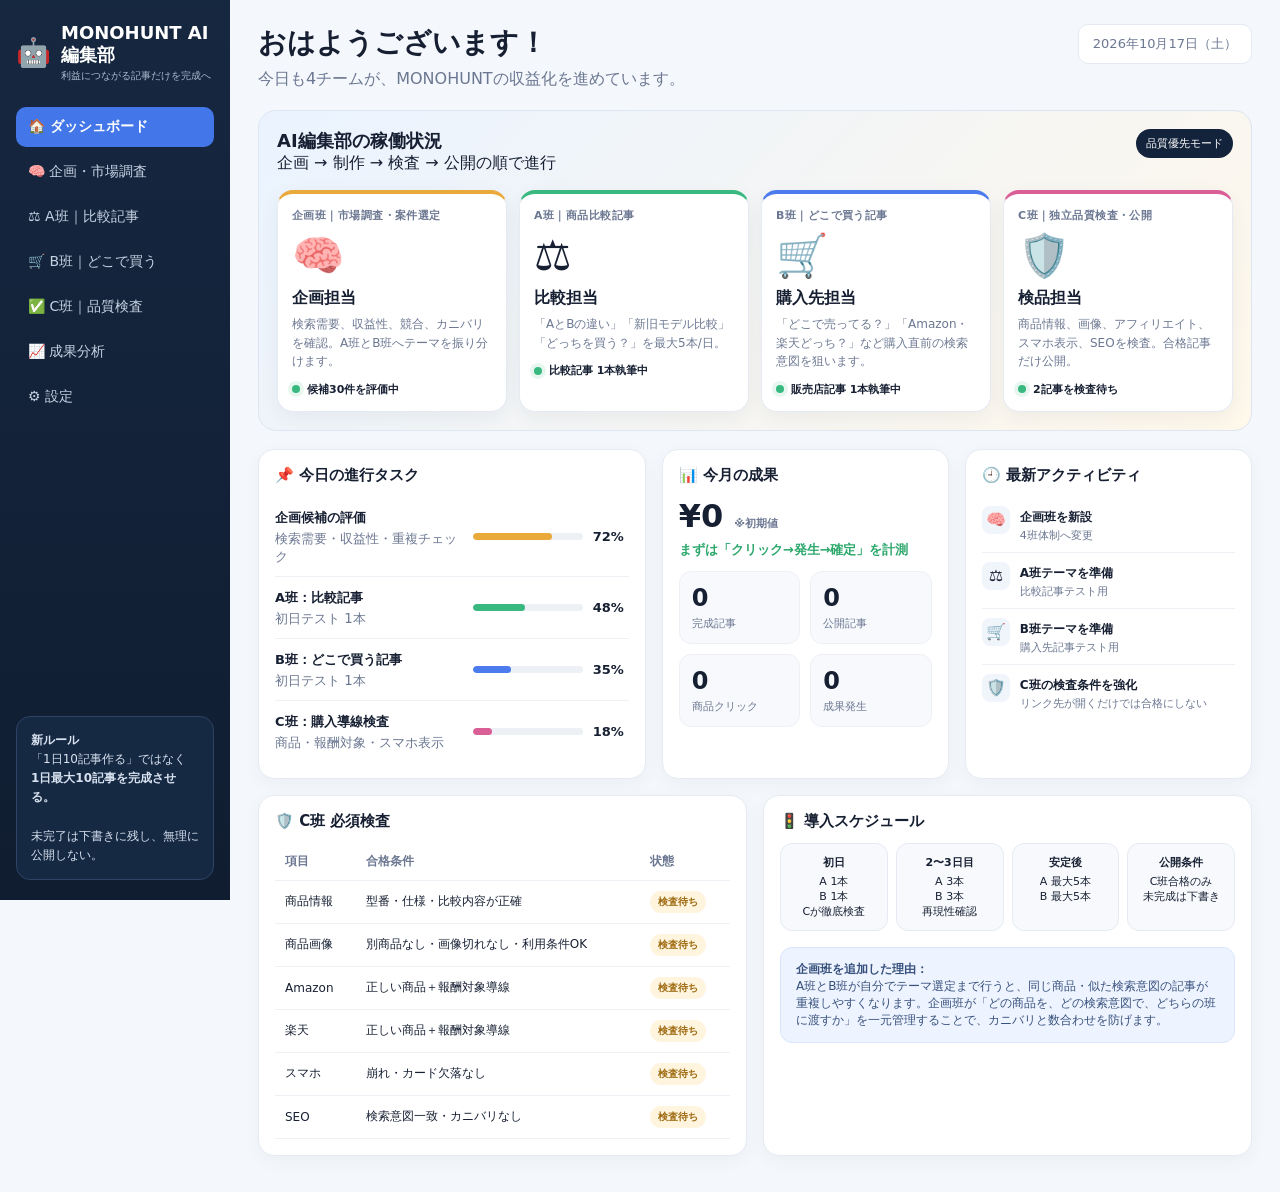
==== index.html @ ad04753d "Rename index.html.html to index.html" ====
<!DOCTYPE html>
<html lang="ja">
<head>
<meta charset="utf-8">
<meta name="viewport" content="width=device-width,initial-scale=1">
<title>MONOHUNT AI編集部ダッシュボード</title>
<style>
:root{
  --bg:#f4f7fb; --panel:#ffffff; --ink:#172033; --muted:#6c7892;
  --line:#e6ebf3; --nav:#13233b; --blue:#4b7bec; --green:#39b980;
  --gold:#e9a93b; --pink:#d95f96;
}
*{box-sizing:border-box}
body{margin:0;background:var(--bg);color:var(--ink);font-family:Inter,"Noto Sans JP","Hiragino Kaku Gothic ProN","Yu Gothic",system-ui,sans-serif}
.app{display:grid;grid-template-columns:230px 1fr;min-height:100vh}
.sidebar{background:linear-gradient(180deg,#162740 0%,#101d31 100%);color:#fff;padding:22px 16px;position:sticky;top:0;height:100vh}
.brand{display:flex;gap:10px;align-items:center;font-weight:800;font-size:18px;margin-bottom:24px}
.brand .bot{font-size:28px}.brand small{display:block;font-size:10px;font-weight:500;color:#aebbd0;margin-top:2px}
.nav a{display:flex;gap:10px;align-items:center;color:#c7d2e4;text-decoration:none;padding:11px 12px;border-radius:10px;margin:5px 0;font-size:14px}
.nav a.active{background:#4376e8;color:white;font-weight:700}.nav a:hover{background:#203857;color:#fff}
.side-note{position:absolute;left:16px;right:16px;bottom:20px;padding:14px;border:1px solid #2d4465;border-radius:14px;background:#162943;color:#d7e1ef;font-size:12px;line-height:1.6}
.main{padding:24px 28px 36px}
.topbar{display:flex;justify-content:space-between;align-items:flex-start;margin-bottom:20px}
.topbar h1{margin:0;font-size:28px}.topbar p{margin:7px 0 0;color:var(--muted)}
.date{font-size:13px;color:var(--muted);background:#fff;padding:10px 14px;border:1px solid var(--line);border-radius:10px}
.hero{background:linear-gradient(135deg,#eaf3ff,#fff8eb);border:1px solid #dce5f1;border-radius:18px;padding:18px;margin-bottom:18px;overflow:hidden}
.hero-head{display:flex;justify-content:space-between;gap:20px;align-items:flex-start;margin-bottom:16px}
.hero-head h2{margin:0;font-size:18px}.hero-head .pill{background:#13233b;color:#fff;padding:7px 10px;border-radius:999px;font-size:11px}
.office{display:grid;grid-template-columns:repeat(4,1fr);gap:12px}
.worker{background:#fff;border:1px solid var(--line);border-radius:16px;padding:14px;min-height:175px;position:relative;box-shadow:0 6px 20px rgba(28,43,66,.06)}
.worker .role{font-size:11px;font-weight:800;letter-spacing:.04em;color:var(--muted)}
.worker .avatar{font-size:42px;margin:8px 0}
.worker h3{margin:0 0 6px;font-size:16px}.worker p{margin:0;color:var(--muted);font-size:12px;line-height:1.55}
.status{margin-top:11px;display:flex;align-items:center;gap:7px;font-size:11px;font-weight:700}
.dot{width:8px;height:8px;border-radius:50%;background:var(--green);box-shadow:0 0 0 4px rgba(57,185,128,.12)}
.worker.plan{border-top:4px solid var(--gold)} .worker.a{border-top:4px solid var(--green)} .worker.b{border-top:4px solid var(--blue)} .worker.c{border-top:4px solid var(--pink)}
.grid{display:grid;grid-template-columns:1.35fr 1fr 1fr;gap:16px;margin-top:16px}
.card{background:var(--panel);border:1px solid var(--line);border-radius:16px;padding:16px;box-shadow:0 5px 18px rgba(26,39,66,.04)}
.card h3{margin:0 0 12px;font-size:15px}.card .sub{color:var(--muted);font-size:11px}
.task{display:grid;grid-template-columns:1fr 110px 36px;gap:10px;align-items:center;padding:10px 0;border-bottom:1px solid #edf1f6}
.task:last-child{border-bottom:0}.task b{font-size:13px}.task small{display:block;color:var(--muted);margin-top:3px}
.bar{height:7px;background:#edf1f6;border-radius:999px;overflow:hidden}.bar span{display:block;height:100%;border-radius:999px}
.kpi{display:grid;grid-template-columns:repeat(2,1fr);gap:10px}.kpi div{background:#f7f9fc;border:1px solid #edf0f5;border-radius:12px;padding:12px}.kpi strong{font-size:24px;display:block}.kpi span{font-size:11px;color:var(--muted)}
.bigmoney{font-size:32px;font-weight:850;margin:6px 0}.up{color:#2ca86c;font-weight:700;font-size:13px}
.feed{display:flex;gap:10px;padding:9px 0;border-bottom:1px solid #edf1f6}.feed:last-child{border-bottom:0}.feed .ico{width:28px;height:28px;border-radius:8px;display:grid;place-items:center;background:#f0f4fb}.feed b{font-size:12px}.feed p{margin:2px 0 0;font-size:11px;color:var(--muted)}
.guard{margin-top:16px;display:grid;grid-template-columns:1fr 1fr;gap:16px}
.rule-table{width:100%;border-collapse:collapse;font-size:12px}.rule-table th,.rule-table td{padding:10px;border-bottom:1px solid #edf1f6;text-align:left}.rule-table th{color:var(--muted);font-weight:700}.badge{display:inline-block;padding:4px 8px;border-radius:999px;font-size:10px;font-weight:800}.warn{background:#fff4dd;color:#9e6b12}
.lane{display:grid;grid-template-columns:repeat(4,1fr);gap:8px;margin-top:10px}.lane div{padding:11px;border-radius:12px;background:#f7f9fc;border:1px solid var(--line);font-size:11px;text-align:center}.lane b{display:block;margin-bottom:4px}
.footer-note{margin-top:16px;padding:13px 15px;background:#eef4ff;border:1px solid #d9e5ff;border-radius:12px;font-size:12px;color:#38517d}
@media(max-width:980px){.app{grid-template-columns:1fr}.sidebar{position:relative;height:auto}.side-note{position:static;margin-top:18px}.office{grid-template-columns:repeat(2,1fr)}.grid{grid-template-columns:1fr}.guard{grid-template-columns:1fr}}
@media(max-width:560px){.main{padding:16px}.office{grid-template-columns:1fr}.topbar{display:block}.date{margin-top:12px;display:inline-block}.lane{grid-template-columns:1fr 1fr}}
</style>
</head>
<body>
<div class="app">
  <aside class="sidebar">
    <div class="brand"><span class="bot">🤖</span><div>MONOHUNT AI編集部<small>利益につながる記事だけを完成へ</small></div></div>
    <nav class="nav">
      <a class="active" href="#">🏠 ダッシュボード</a>
      <a href="#">🧠 企画・市場調査</a>
      <a href="#">⚖️ A班｜比較記事</a>
      <a href="#">🛒 B班｜どこで買う</a>
      <a href="#">✅ C班｜品質検査</a>
      <a href="#">📈 成果分析</a>
      <a href="#">⚙️ 設定</a>
    </nav>
    <div class="side-note">
      <b>新ルール</b><br>
      「1日10記事作る」ではなく<br>
      <b>1日最大10記事を完成させる。</b><br><br>
      未完了は下書きに残し、無理に公開しない。
    </div>
  </aside>

  <main class="main">
    <div class="topbar">
      <div>
        <h1>おはようございます！</h1>
        <p>今日も4チームが、MONOHUNTの収益化を進めています。</p>
      </div>
      <div class="date">2026年10月17日（土）</div>
    </div>

    <section class="hero">
      <div class="hero-head">
        <div><h2>AI編集部の稼働状況</h2><span class="sub">企画 → 制作 → 検査 → 公開の順で進行</span></div>
        <span class="pill">品質優先モード</span>
      </div>
      <div class="office">
        <article class="worker plan">
          <div class="role">企画班｜市場調査・案件選定</div>
          <div class="avatar">🧠</div>
          <h3>企画担当</h3>
          <p>検索需要、収益性、競合、カニバリを確認。A班とB班へテーマを振り分けます。</p>
          <div class="status"><span class="dot"></span>候補30件を評価中</div>
        </article>
        <article class="worker a">
          <div class="role">A班｜商品比較記事</div>
          <div class="avatar">⚖️</div>
          <h3>比較担当</h3>
          <p>「AとBの違い」「新旧モデル比較」「どっちを買う？」を最大5本/日。</p>
          <div class="status"><span class="dot"></span>比較記事 1本執筆中</div>
        </article>
        <article class="worker b">
          <div class="role">B班｜どこで買う記事</div>
          <div class="avatar">🛒</div>
          <h3>購入先担当</h3>
          <p>「どこで売ってる？」「Amazon・楽天どっち？」など購入直前の検索意図を狙います。</p>
          <div class="status"><span class="dot"></span>販売店記事 1本執筆中</div>
        </article>
        <article class="worker c">
          <div class="role">C班｜独立品質検査・公開</div>
          <div class="avatar">🛡️</div>
          <h3>検品担当</h3>
          <p>商品情報、画像、アフィリエイト、スマホ表示、SEOを検査。合格記事だけ公開。</p>
          <div class="status"><span class="dot"></span>2記事を検査待ち</div>
        </article>
      </div>
    </section>

    <section class="grid">
      <div class="card">
        <h3>📌 今日の進行タスク</h3>
        <div class="task"><div><b>企画候補の評価</b><small>検索需要・収益性・重複チェック</small></div><div class="bar"><span style="width:72%;background:#e9a93b"></span></div><b>72%</b></div>
        <div class="task"><div><b>A班：比較記事</b><small>初日テスト 1本</small></div><div class="bar"><span style="width:48%;background:#39b980"></span></div><b>48%</b></div>
        <div class="task"><div><b>B班：どこで買う記事</b><small>初日テスト 1本</small></div><div class="bar"><span style="width:35%;background:#4b7bec"></span></div><b>35%</b></div>
        <div class="task"><div><b>C班：購入導線検査</b><small>商品・報酬対象・スマホ表示</small></div><div class="bar"><span style="width:18%;background:#d95f96"></span></div><b>18%</b></div>
      </div>

      <div class="card">
        <h3>📊 今月の成果</h3>
        <div class="bigmoney">¥0 <span class="sub">※初期値</span></div>
        <div class="up">まずは「クリック→発生→確定」を計測</div>
        <div class="kpi" style="margin-top:12px">
          <div><strong>0</strong><span>完成記事</span></div>
          <div><strong>0</strong><span>公開記事</span></div>
          <div><strong>0</strong><span>商品クリック</span></div>
          <div><strong>0</strong><span>成果発生</span></div>
        </div>
      </div>

      <div class="card">
        <h3>🕘 最新アクティビティ</h3>
        <div class="feed"><div class="ico">🧠</div><div><b>企画班を新設</b><p>4班体制へ変更</p></div></div>
        <div class="feed"><div class="ico">⚖️</div><div><b>A班テーマを準備</b><p>比較記事テスト用</p></div></div>
        <div class="feed"><div class="ico">🛒</div><div><b>B班テーマを準備</b><p>購入先記事テスト用</p></div></div>
        <div class="feed"><div class="ico">🛡️</div><div><b>C班の検査条件を強化</b><p>リンク先が開くだけでは合格にしない</p></div></div>
      </div>
    </section>

    <section class="guard">
      <div class="card">
        <h3>🛡️ C班 必須検査</h3>
        <table class="rule-table">
          <tr><th>項目</th><th>合格条件</th><th>状態</th></tr>
          <tr><td>商品情報</td><td>型番・仕様・比較内容が正確</td><td><span class="badge warn">検査待ち</span></td></tr>
          <tr><td>商品画像</td><td>別商品なし・画像切れなし・利用条件OK</td><td><span class="badge warn">検査待ち</span></td></tr>
          <tr><td>Amazon</td><td>正しい商品＋報酬対象導線</td><td><span class="badge warn">検査待ち</span></td></tr>
          <tr><td>楽天</td><td>正しい商品＋報酬対象導線</td><td><span class="badge warn">検査待ち</span></td></tr>
          <tr><td>スマホ</td><td>崩れ・カード欠落なし</td><td><span class="badge warn">検査待ち</span></td></tr>
          <tr><td>SEO</td><td>検索意図一致・カニバリなし</td><td><span class="badge warn">検査待ち</span></td></tr>
        </table>
      </div>

      <div class="card">
        <h3>🚦 導入スケジュール</h3>
        <div class="lane">
          <div><b>初日</b>A 1本<br>B 1本<br>Cが徹底検査</div>
          <div><b>2〜3日目</b>A 3本<br>B 3本<br>再現性確認</div>
          <div><b>安定後</b>A 最大5本<br>B 最大5本</div>
          <div><b>公開条件</b>C班合格のみ<br>未完成は下書き</div>
        </div>
        <div class="footer-note">
          <b>企画班を追加した理由：</b><br>
          A班とB班が自分でテーマ選定まで行うと、同じ商品・似た検索意図の記事が重複しやすくなります。企画班が「どの商品を、どの検索意図で、どちらの班に渡すか」を一元管理することで、カニバリと数合わせを防げます。
        </div>
      </div>
    </section>
  </main>
</div>
</body>
</html>
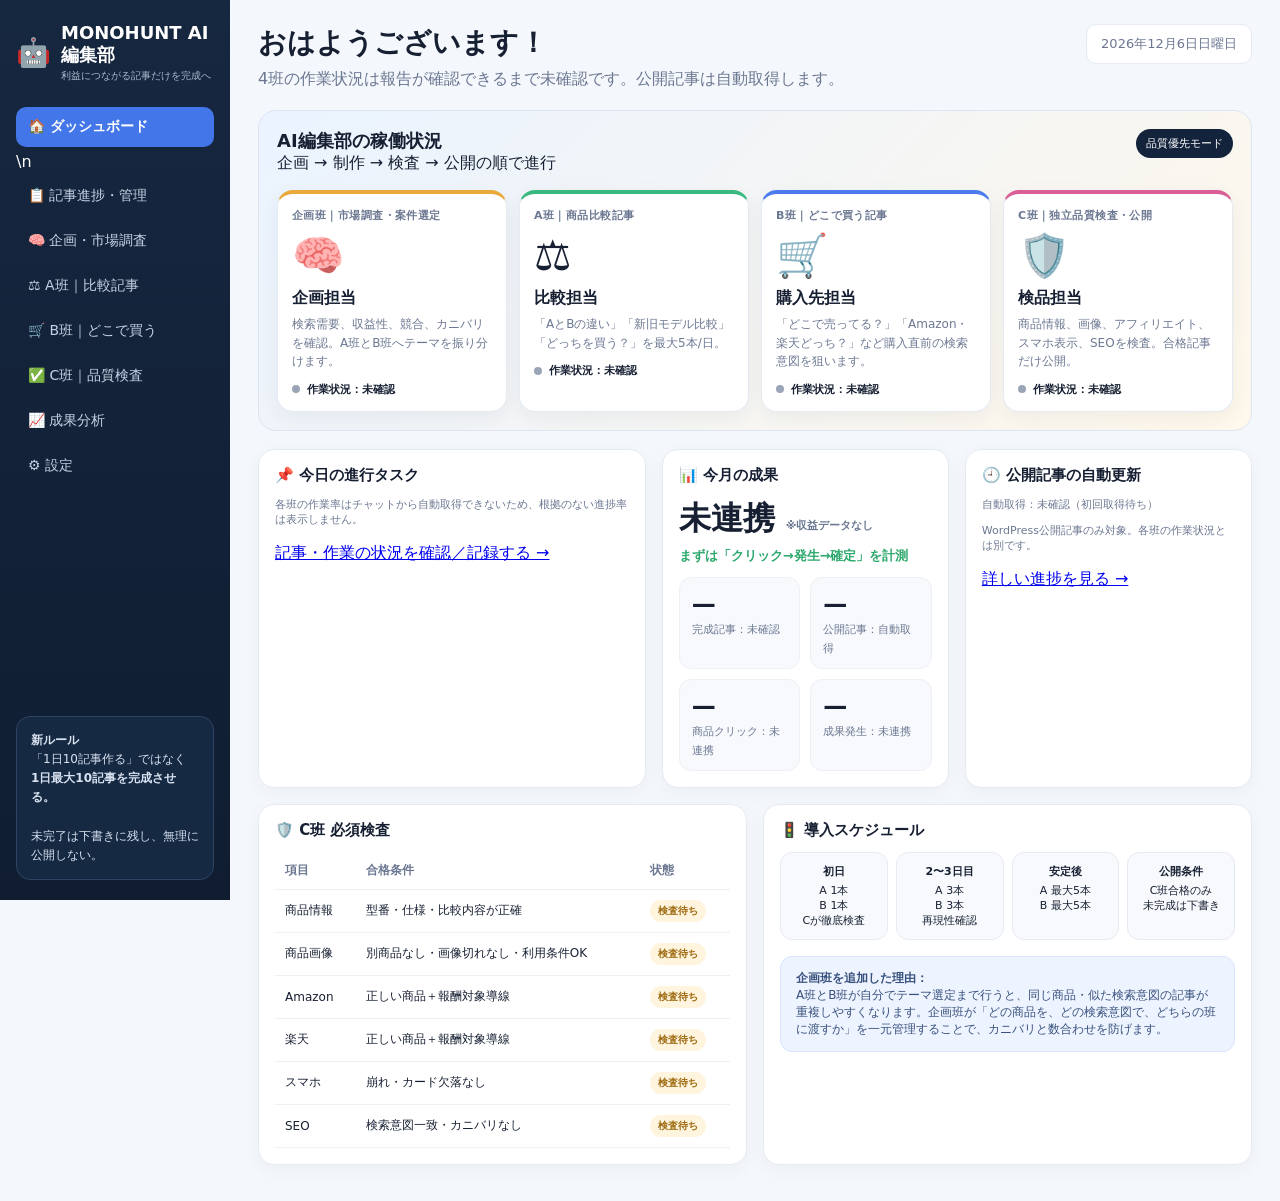
==== commit 30dde5e3: "Unify live dashboard with existing design and remove fictitious progress" ====
--- a/index.html
+++ b/index.html
@@ -56,7 +56,7 @@
   <aside class="sidebar">
     <div class="brand"><span class="bot">🤖</span><div>MONOHUNT AI編集部<small>利益につながる記事だけを完成へ</small></div></div>
     <nav class="nav">
-      <a class="active" href="#">🏠 ダッシュボード</a>
+      <a class="active" href="./">🏠 ダッシュボード</a>\n      <a href="./manager.html">📋 記事進捗・管理</a>
       <a href="#">🧠 企画・市場調査</a>
       <a href="#">⚖️ A班｜比較記事</a>
       <a href="#">🛒 B班｜どこで買う</a>
@@ -76,9 +76,9 @@
     <div class="topbar">
       <div>
         <h1>おはようございます！</h1>
-        <p>今日も4チームが、MONOHUNTの収益化を進めています。</p>
+        <p>4班の作業状況は報告が確認できるまで未確認です。公開記事は自動取得します。</p>
       </div>
-      <div class="date">2026年10月17日（土）</div>
+      <div class="date"><span id="today">日付を確認中</span></div>
     </div>
 
     <section class="hero">
@@ -92,28 +92,28 @@
           <div class="avatar">🧠</div>
           <h3>企画担当</h3>
           <p>検索需要、収益性、競合、カニバリを確認。A班とB班へテーマを振り分けます。</p>
-          <div class="status"><span class="dot"></span>候補30件を評価中</div>
+          <div class="status"><span class="dot" style="background:#9aa5b7;box-shadow:none"></span>作業状況：未確認</div>
         </article>
         <article class="worker a">
           <div class="role">A班｜商品比較記事</div>
           <div class="avatar">⚖️</div>
           <h3>比較担当</h3>
           <p>「AとBの違い」「新旧モデル比較」「どっちを買う？」を最大5本/日。</p>
-          <div class="status"><span class="dot"></span>比較記事 1本執筆中</div>
+          <div class="status"><span class="dot" style="background:#9aa5b7;box-shadow:none"></span>作業状況：未確認</div>
         </article>
         <article class="worker b">
           <div class="role">B班｜どこで買う記事</div>
           <div class="avatar">🛒</div>
           <h3>購入先担当</h3>
           <p>「どこで売ってる？」「Amazon・楽天どっち？」など購入直前の検索意図を狙います。</p>
-          <div class="status"><span class="dot"></span>販売店記事 1本執筆中</div>
+          <div class="status"><span class="dot" style="background:#9aa5b7;box-shadow:none"></span>作業状況：未確認</div>
         </article>
         <article class="worker c">
           <div class="role">C班｜独立品質検査・公開</div>
           <div class="avatar">🛡️</div>
           <h3>検品担当</h3>
           <p>商品情報、画像、アフィリエイト、スマホ表示、SEOを検査。合格記事だけ公開。</p>
-          <div class="status"><span class="dot"></span>2記事を検査待ち</div>
+          <div class="status"><span class="dot" style="background:#9aa5b7;box-shadow:none"></span>作業状況：未確認</div>
         </article>
       </div>
     </section>
@@ -121,31 +121,25 @@
     <section class="grid">
       <div class="card">
         <h3>📌 今日の進行タスク</h3>
-        <div class="task"><div><b>企画候補の評価</b><small>検索需要・収益性・重複チェック</small></div><div class="bar"><span style="width:72%;background:#e9a93b"></span></div><b>72%</b></div>
-        <div class="task"><div><b>A班：比較記事</b><small>初日テスト 1本</small></div><div class="bar"><span style="width:48%;background:#39b980"></span></div><b>48%</b></div>
-        <div class="task"><div><b>B班：どこで買う記事</b><small>初日テスト 1本</small></div><div class="bar"><span style="width:35%;background:#4b7bec"></span></div><b>35%</b></div>
-        <div class="task"><div><b>C班：購入導線検査</b><small>商品・報酬対象・スマホ表示</small></div><div class="bar"><span style="width:18%;background:#d95f96"></span></div><b>18%</b></div>
-      </div>
-
-      <div class="card">
-        <h3>📊 今月の成果</h3>
-        <div class="bigmoney">¥0 <span class="sub">※初期値</span></div>
+        <p class="sub">各班の作業率はチャットから自動取得できないため、根拠のない進捗率は表示しません。</p><p><a href="./manager.html">記事・作業の状況を確認／記録する →</a></p></div>
+      <div class="card"><h3>📊 今月の成果</h3>
+        <div class="bigmoney">未連携 <span class="sub">※収益データなし</span></div>
         <div class="up">まずは「クリック→発生→確定」を計測</div>
         <div class="kpi" style="margin-top:12px">
-          <div><strong>0</strong><span>完成記事</span></div>
-          <div><strong>0</strong><span>公開記事</span></div>
-          <div><strong>0</strong><span>商品クリック</span></div>
-          <div><strong>0</strong><span>成果発生</span></div>
+          <div><strong>—</strong><span>完成記事：未確認</span></div>
+          <div><strong id="publicCount">—</strong><span>公開記事：自動取得</span></div>
+          <div><strong>—</strong><span>商品クリック：未連携</span></div>
+          <div><strong>—</strong><span>成果発生：未連携</span></div>
         </div>
       </div>
 
       <div class="card">
-        <h3>🕘 最新アクティビティ</h3>
+        <h3>🕘 公開記事の自動更新</h3><p class="sub" id="lastFetch">データ取得待ち</p><p class="sub" id="fetchNote">WordPress公開記事のみ対象。各班の作業状況とは別です。</p><p><a href="./manager.html">詳しい進捗を見る →</a></p><div style="display:none">
         <div class="feed"><div class="ico">🧠</div><div><b>企画班を新設</b><p>4班体制へ変更</p></div></div>
         <div class="feed"><div class="ico">⚖️</div><div><b>A班テーマを準備</b><p>比較記事テスト用</p></div></div>
         <div class="feed"><div class="ico">🛒</div><div><b>B班テーマを準備</b><p>購入先記事テスト用</p></div></div>
         <div class="feed"><div class="ico">🛡️</div><div><b>C班の検査条件を強化</b><p>リンク先が開くだけでは合格にしない</p></div></div>
-      </div>
+      </div></div>
     </section>
 
     <section class="guard">
@@ -178,5 +172,9 @@
     </section>
   </main>
 </div>
-</body>
+<script>
+document.getElementById('today').textContent=new Date().toLocaleDateString('ja-JP',{year:'numeric',month:'long',day:'numeric',weekday:'long',timeZone:'Asia/Tokyo'});
+async function loadStatus(){try{let response=await fetch('./wp-status.json?ts='+Date.now(),{cache:'no-store'});if(!response.ok)throw Error('初回取得待ち');let d=await response.json();if(d.status!=='ok'||!Array.isArray(d.posts))throw Error('データ不正');let age=Date.now()-Date.parse(d.checked_at);document.getElementById('publicCount').textContent=Number(d.published_count);document.getElementById('lastFetch').textContent='最終取得：'+new Date(d.checked_at).toLocaleString('ja-JP',{timeZone:'Asia/Tokyo'});document.getElementById('fetchNote').textContent=age>3*3600000?'注意：取得から3時間以上経過。最新情報は未確認です。':'公開WordPress APIから取得。品質・購入リンクは未検証です。'}catch(e){document.getElementById('publicCount').textContent='—';document.getElementById('lastFetch').textContent='自動取得：未確認（'+e.message+'）';}}
+loadStatus();setInterval(loadStatus,5*60*1000);
+</script></body>
 </html>
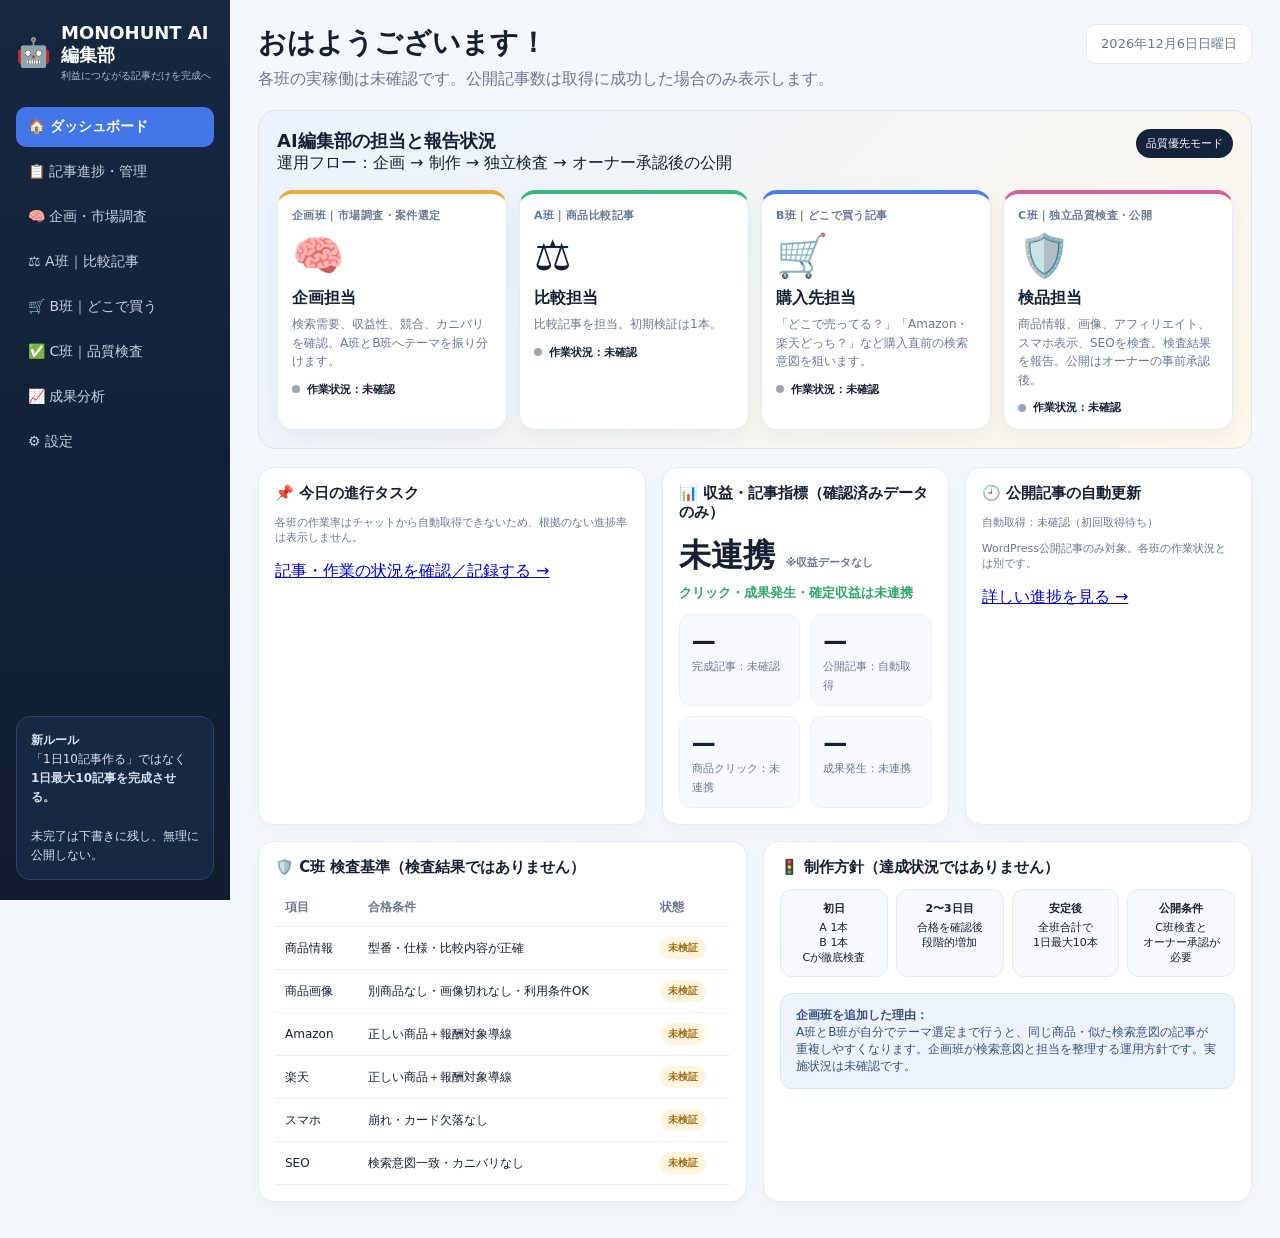
==== commit 21839330: "Correct dashboard claims: verified versus unverified and policy versus progress" ====
--- a/index.html
+++ b/index.html
@@ -56,13 +56,14 @@
   <aside class="sidebar">
     <div class="brand"><span class="bot">🤖</span><div>MONOHUNT AI編集部<small>利益につながる記事だけを完成へ</small></div></div>
     <nav class="nav">
-      <a class="active" href="./">🏠 ダッシュボード</a>\n      <a href="./manager.html">📋 記事進捗・管理</a>
-      <a href="#">🧠 企画・市場調査</a>
-      <a href="#">⚖️ A班｜比較記事</a>
-      <a href="#">🛒 B班｜どこで買う</a>
-      <a href="#">✅ C班｜品質検査</a>
-      <a href="#">📈 成果分析</a>
-      <a href="#">⚙️ 設定</a>
+      <a class="active" href="./">🏠 ダッシュボード</a>
+      <a href="./manager.html">📋 記事進捗・管理</a>
+      <a href="./manager.html">🧠 企画・市場調査</a>
+      <a href="./manager.html">⚖️ A班｜比較記事</a>
+      <a href="./manager.html">🛒 B班｜どこで買う</a>
+      <a href="./manager.html">✅ C班｜品質検査</a>
+      <a href="#results">📈 成果分析</a>
+      <a href="#policy">⚙️ 設定</a>
     </nav>
     <div class="side-note">
       <b>新ルール</b><br>
@@ -76,14 +77,14 @@
     <div class="topbar">
       <div>
         <h1>おはようございます！</h1>
-        <p>4班の作業状況は報告が確認できるまで未確認です。公開記事は自動取得します。</p>
+        <p>各班の実稼働は未確認です。公開記事数は取得に成功した場合のみ表示します。</p>
       </div>
       <div class="date"><span id="today">日付を確認中</span></div>
     </div>
 
     <section class="hero">
       <div class="hero-head">
-        <div><h2>AI編集部の稼働状況</h2><span class="sub">企画 → 制作 → 検査 → 公開の順で進行</span></div>
+        <div><h2>AI編集部の担当と報告状況</h2><span class="sub">運用フロー：企画 → 制作 → 独立検査 → オーナー承認後の公開</span></div>
         <span class="pill">品質優先モード</span>
       </div>
       <div class="office">
@@ -98,7 +99,7 @@
           <div class="role">A班｜商品比較記事</div>
           <div class="avatar">⚖️</div>
           <h3>比較担当</h3>
-          <p>「AとBの違い」「新旧モデル比較」「どっちを買う？」を最大5本/日。</p>
+          <p>比較記事を担当。初期検証は1本。</p>
           <div class="status"><span class="dot" style="background:#9aa5b7;box-shadow:none"></span>作業状況：未確認</div>
         </article>
         <article class="worker b">
@@ -112,7 +113,7 @@
           <div class="role">C班｜独立品質検査・公開</div>
           <div class="avatar">🛡️</div>
           <h3>検品担当</h3>
-          <p>商品情報、画像、アフィリエイト、スマホ表示、SEOを検査。合格記事だけ公開。</p>
+          <p>商品情報、画像、アフィリエイト、スマホ表示、SEOを検査。検査結果を報告。公開はオーナーの事前承認後。</p>
           <div class="status"><span class="dot" style="background:#9aa5b7;box-shadow:none"></span>作業状況：未確認</div>
         </article>
       </div>
@@ -122,9 +123,9 @@
       <div class="card">
         <h3>📌 今日の進行タスク</h3>
         <p class="sub">各班の作業率はチャットから自動取得できないため、根拠のない進捗率は表示しません。</p><p><a href="./manager.html">記事・作業の状況を確認／記録する →</a></p></div>
-      <div class="card"><h3>📊 今月の成果</h3>
+      <div class="card" id="results"><h3>📊 収益・記事指標（確認済みデータのみ）</h3>
         <div class="bigmoney">未連携 <span class="sub">※収益データなし</span></div>
-        <div class="up">まずは「クリック→発生→確定」を計測</div>
+        <div class="up">クリック・成果発生・確定収益は未連携</div>
         <div class="kpi" style="margin-top:12px">
           <div><strong>—</strong><span>完成記事：未確認</span></div>
           <div><strong id="publicCount">—</strong><span>公開記事：自動取得</span></div>
@@ -134,39 +135,34 @@
       </div>
 
       <div class="card">
-        <h3>🕘 公開記事の自動更新</h3><p class="sub" id="lastFetch">データ取得待ち</p><p class="sub" id="fetchNote">WordPress公開記事のみ対象。各班の作業状況とは別です。</p><p><a href="./manager.html">詳しい進捗を見る →</a></p><div style="display:none">
-        <div class="feed"><div class="ico">🧠</div><div><b>企画班を新設</b><p>4班体制へ変更</p></div></div>
-        <div class="feed"><div class="ico">⚖️</div><div><b>A班テーマを準備</b><p>比較記事テスト用</p></div></div>
-        <div class="feed"><div class="ico">🛒</div><div><b>B班テーマを準備</b><p>購入先記事テスト用</p></div></div>
-        <div class="feed"><div class="ico">🛡️</div><div><b>C班の検査条件を強化</b><p>リンク先が開くだけでは合格にしない</p></div></div>
-      </div></div>
+        <h3>🕘 公開記事の自動更新</h3><p class="sub" id="lastFetch">データ取得待ち</p><p class="sub" id="fetchNote">WordPress公開記事のみ対象。各班の作業状況とは別です。</p><p><a href="./manager.html">詳しい進捗を見る →</a></p></div>
     </section>
 
     <section class="guard">
       <div class="card">
-        <h3>🛡️ C班 必須検査</h3>
+        <h3>🛡️ C班 検査基準（検査結果ではありません）</h3>
         <table class="rule-table">
           <tr><th>項目</th><th>合格条件</th><th>状態</th></tr>
-          <tr><td>商品情報</td><td>型番・仕様・比較内容が正確</td><td><span class="badge warn">検査待ち</span></td></tr>
-          <tr><td>商品画像</td><td>別商品なし・画像切れなし・利用条件OK</td><td><span class="badge warn">検査待ち</span></td></tr>
-          <tr><td>Amazon</td><td>正しい商品＋報酬対象導線</td><td><span class="badge warn">検査待ち</span></td></tr>
-          <tr><td>楽天</td><td>正しい商品＋報酬対象導線</td><td><span class="badge warn">検査待ち</span></td></tr>
-          <tr><td>スマホ</td><td>崩れ・カード欠落なし</td><td><span class="badge warn">検査待ち</span></td></tr>
-          <tr><td>SEO</td><td>検索意図一致・カニバリなし</td><td><span class="badge warn">検査待ち</span></td></tr>
+          <tr><td>商品情報</td><td>型番・仕様・比較内容が正確</td><td><span class="badge warn">未検証</span></td></tr>
+          <tr><td>商品画像</td><td>別商品なし・画像切れなし・利用条件OK</td><td><span class="badge warn">未検証</span></td></tr>
+          <tr><td>Amazon</td><td>正しい商品＋報酬対象導線</td><td><span class="badge warn">未検証</span></td></tr>
+          <tr><td>楽天</td><td>正しい商品＋報酬対象導線</td><td><span class="badge warn">未検証</span></td></tr>
+          <tr><td>スマホ</td><td>崩れ・カード欠落なし</td><td><span class="badge warn">未検証</span></td></tr>
+          <tr><td>SEO</td><td>検索意図一致・カニバリなし</td><td><span class="badge warn">未検証</span></td></tr>
         </table>
       </div>
 
-      <div class="card">
-        <h3>🚦 導入スケジュール</h3>
+      <div class="card" id="policy">
+        <h3>🚦 制作方針（達成状況ではありません）</h3>
         <div class="lane">
           <div><b>初日</b>A 1本<br>B 1本<br>Cが徹底検査</div>
-          <div><b>2〜3日目</b>A 3本<br>B 3本<br>再現性確認</div>
-          <div><b>安定後</b>A 最大5本<br>B 最大5本</div>
-          <div><b>公開条件</b>C班合格のみ<br>未完成は下書き</div>
+          <div><b>2〜3日目</b>合格を確認後<br>段階的増加</div>
+          <div><b>安定後</b>全班合計で<br>1日最大10本</div>
+          <div><b>公開条件</b>C班検査と<br>オーナー承認が必要</div>
         </div>
         <div class="footer-note">
           <b>企画班を追加した理由：</b><br>
-          A班とB班が自分でテーマ選定まで行うと、同じ商品・似た検索意図の記事が重複しやすくなります。企画班が「どの商品を、どの検索意図で、どちらの班に渡すか」を一元管理することで、カニバリと数合わせを防げます。
+          A班とB班が自分でテーマ選定まで行うと、同じ商品・似た検索意図の記事が重複しやすくなります。企画班が検索意図と担当を整理する運用方針です。実施状況は未確認です。
         </div>
       </div>
     </section>
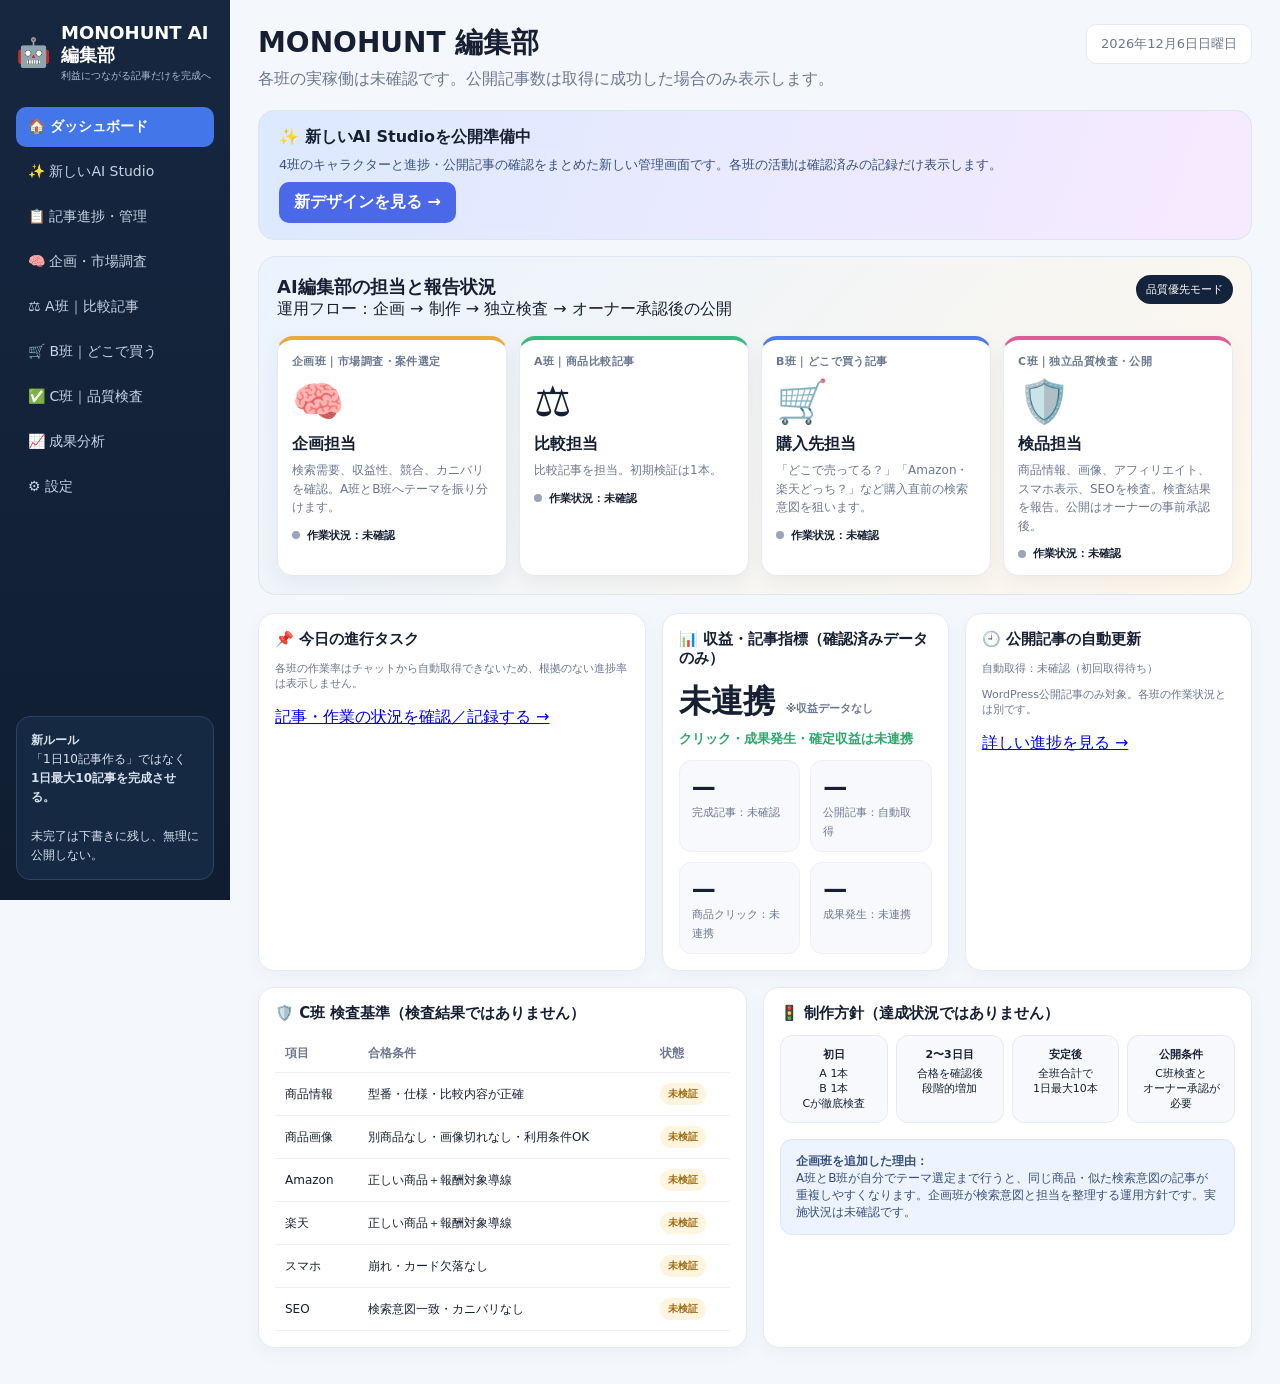
==== commit 7ff6b03f: "Expose AI Studio from homepage and trigger Pages rebuild after canceled deployments" ====
--- a/index.html
+++ b/index.html
@@ -57,6 +57,7 @@
     <div class="brand"><span class="bot">🤖</span><div>MONOHUNT AI編集部<small>利益につながる記事だけを完成へ</small></div></div>
     <nav class="nav">
       <a class="active" href="./">🏠 ダッシュボード</a>
+      <a href="./studio.html">✨ 新しいAI Studio</a>
       <a href="./manager.html">📋 記事進捗・管理</a>
       <a href="./manager.html">🧠 企画・市場調査</a>
       <a href="./manager.html">⚖️ A班｜比較記事</a>
@@ -76,12 +77,13 @@
   <main class="main">
     <div class="topbar">
       <div>
-        <h1>おはようございます！</h1>
+        <h1>MONOHUNT 編集部</h1>
         <p>各班の実稼働は未確認です。公開記事数は取得に成功した場合のみ表示します。</p>
       </div>
       <div class="date"><span id="today">日付を確認中</span></div>
     </div>
 
+    <section style="background:linear-gradient(110deg,#dce9ff,#f7eaff);padding:16px 20px;border-radius:16px;margin-bottom:16px;border:1px solid #dce5f1"><b>✨ 新しいAI Studioを公開準備中</b><p style="margin:8px 0;color:#38517d;font-size:13px">4班のキャラクターと進捗・公開記事の確認をまとめた新しい管理画面です。各班の活動は確認済みの記録だけ表示します。</p><a href="./studio.html" style="display:inline-block;background:#4b68e9;color:white;padding:10px 15px;border-radius:10px;text-decoration:none;font-weight:700">新デザインを見る →</a></section>
     <section class="hero">
       <div class="hero-head">
         <div><h2>AI編集部の担当と報告状況</h2><span class="sub">運用フロー：企画 → 制作 → 独立検査 → オーナー承認後の公開</span></div>
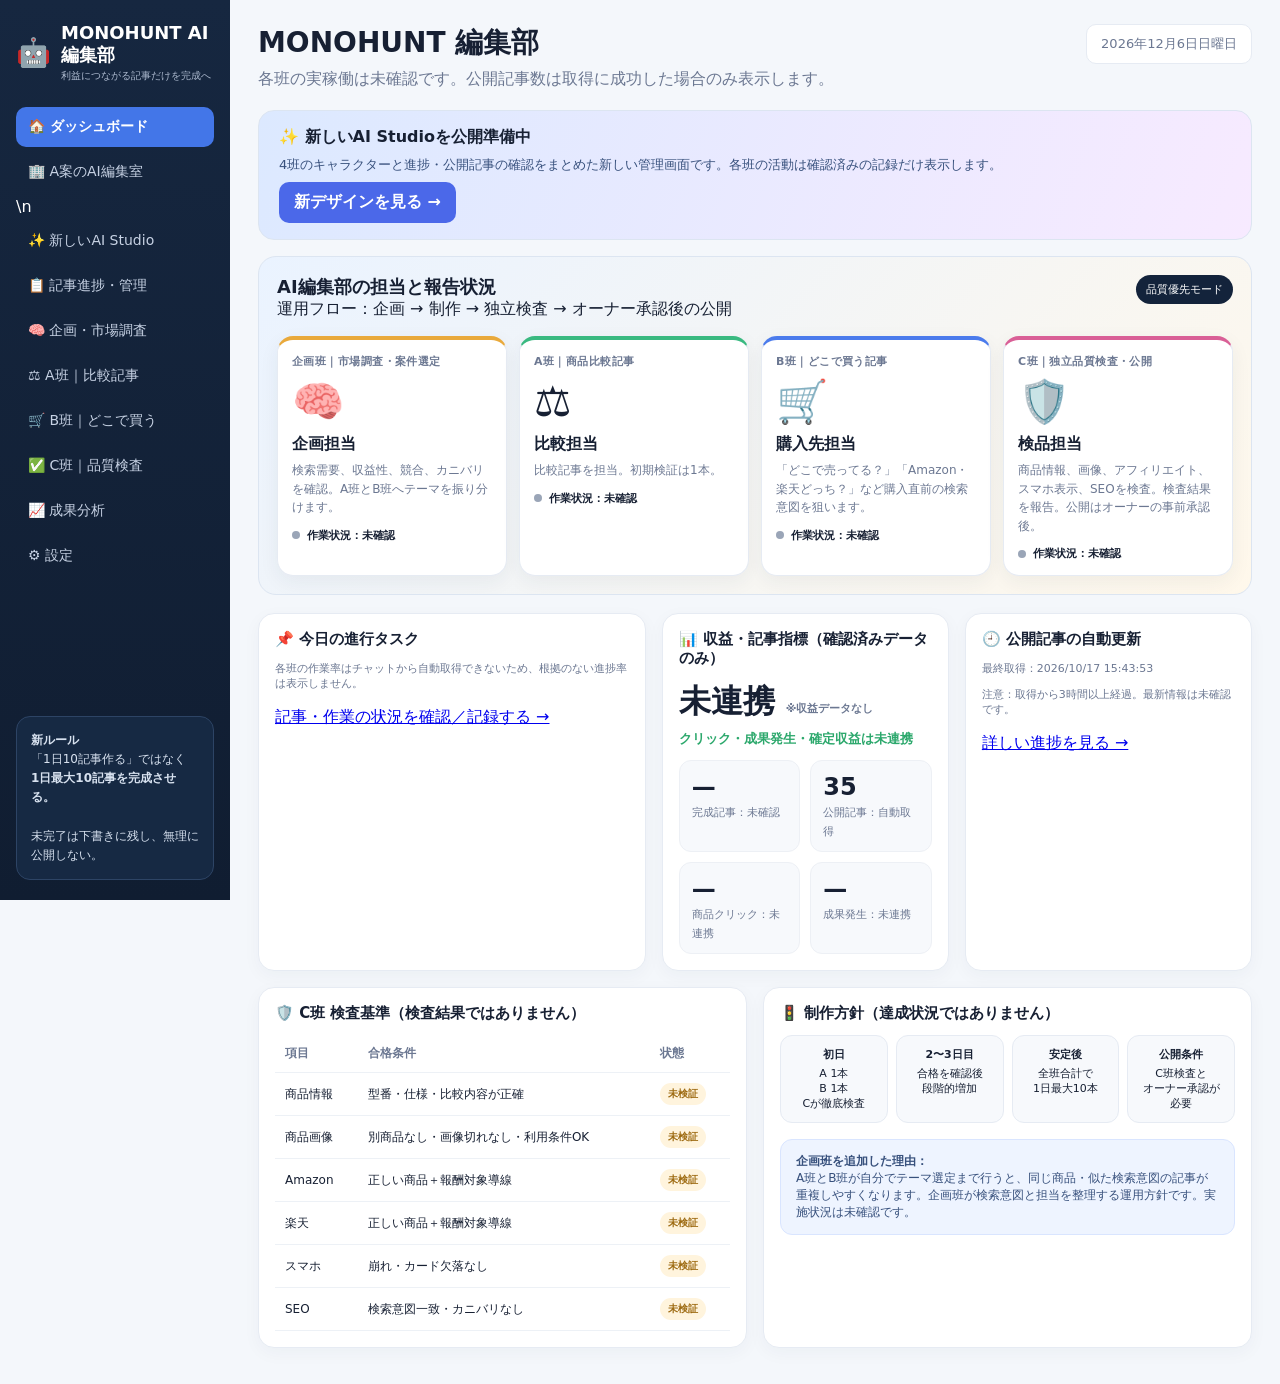
==== commit f8a3e95f: "Finish reference sidebar, link the office from home, and record independent QA handoff" ====
--- a/index.html
+++ b/index.html
@@ -57,7 +57,7 @@
     <div class="brand"><span class="bot">🤖</span><div>MONOHUNT AI編集部<small>利益につながる記事だけを完成へ</small></div></div>
     <nav class="nav">
       <a class="active" href="./">🏠 ダッシュボード</a>
-      <a href="./studio.html">✨ 新しいAI Studio</a>
+      <a href="./office.html">🏢 A案のAI編集室</a>\n      <a href="./studio.html">✨ 新しいAI Studio</a>
       <a href="./manager.html">📋 記事進捗・管理</a>
       <a href="./manager.html">🧠 企画・市場調査</a>
       <a href="./manager.html">⚖️ A班｜比較記事</a>
